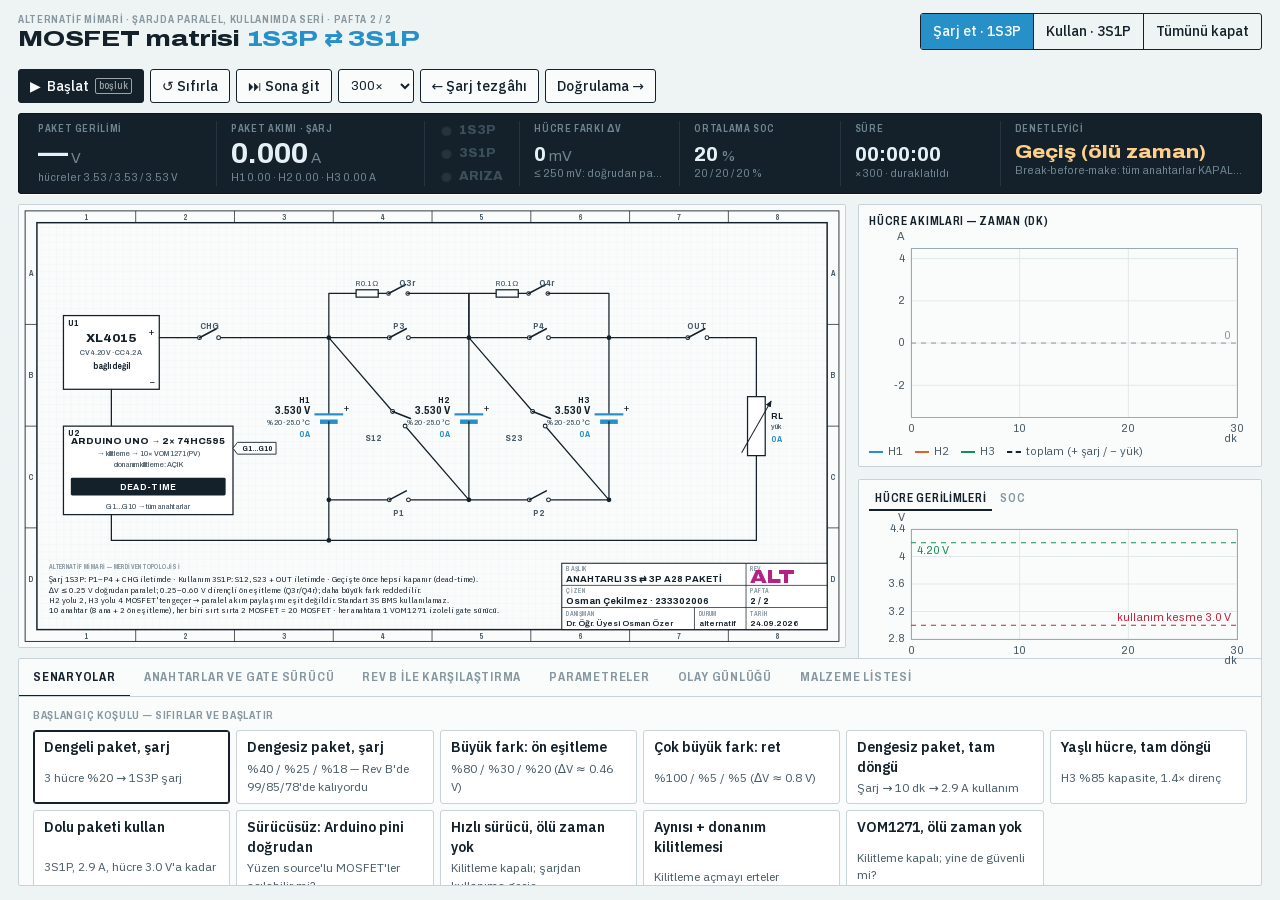
==== alternatif.html @ 00240327 "Battery Lab Simulator — ilk sürüm" ====
<!doctype html>
<html lang="tr">
<head>
<meta charset="utf-8">
<meta name="viewport" content="width=device-width,initial-scale=1">
<title>Alternatif Mimari — MOSFET Matrisi</title>
<link rel="stylesheet" href="assets/bench.css">
</head>
<body>
<div class="app" id="app">

  <header class="top">
    <div class="title">
      <div class="eyebrow">Alternatif mimari · şarjda paralel, kullanımda seri · pafta 2 / 2</div>
      <h1>MOSFET matrisi <span>1S3P ⇄ 3S1P</span></h1>
    </div>

    <div class="req" role="group" aria-label="Paket modu isteği">
      <button data-req="CHARGE" aria-pressed="false">Şarj et · 1S3P</button>
      <button data-req="USE" aria-pressed="false">Kullan · 3S1P</button>
      <button data-req="IDLE" aria-pressed="true">Tümünü kapat</button>
    </div>

    <div class="transport">
      <button class="btn primary" id="play"><span id="playIcon">▶</span> <span id="playText">Başlat</span> <span class="k">boşluk</span></button>
      <button class="btn" id="reset">↺ Sıfırla</button>
      <button class="btn" id="toEnd" title="Mevcut işlem bitene kadar hızlıca çalıştır">⏭ Sona git</button>
      <select class="speed" id="speed" aria-label="Simülasyon hızı">
        <option value="1">1×</option><option value="10">10×</option><option value="60">60×</option>
        <option value="300" selected>300×</option><option value="1200">1200×</option>
      </select>
      <a class="btn" href="index.html">← Şarj tezgâhı</a>
      <a class="btn" href="dogrulama.html">Doğrulama →</a>
    </div>
  </header>

  <section class="display" aria-label="Anlık değerler">
    <div class="rd"><span class="tag" id="rVtag">Paket gerilimi</span><div class="num" id="rV">—</div><div class="sub" id="rVs">—</div></div>
    <div class="rd"><span class="tag" id="rItag">Paket akımı</span><div class="num" id="rI">—</div><div class="sub" id="rIs">—</div></div>
    <div class="leds" aria-label="Topoloji">
      <div class="led par" id="ledPar"><i></i>1S3P</div>
      <div class="led ser" id="ledSer"><i></i>3S1P</div>
      <div class="led flt" id="ledFlt"><i></i>ARIZA</div>
    </div>
    <div class="rd mid"><span class="tag">Hücre farkı ΔV</span><div class="num" id="rD">—</div><div class="sub" id="rDs">—</div></div>
    <div class="rd mid"><span class="tag">Ortalama SOC</span><div class="num" id="rS">—</div><div class="sub" id="rSs">—</div></div>
    <div class="rd mid"><span class="tag">Süre</span><div class="num" id="rt">—</div><div class="sub" id="rts">—</div></div>
    <div class="rd state" id="rStateBox"><span class="tag">Denetleyici</span><div class="num" id="rState">—</div><div class="sub" id="rStates">—</div></div>
  </section>

  <main class="main">
    <section class="sheet" id="sheet" aria-label="MOSFET matrisi şeması"></section>
    <section class="plots">
      <div class="plot">
        <div class="plot-head"><span class="eyebrow">Hücre akımları — zaman (dk)</span></div>
        <div class="plotbox"><canvas id="chI" aria-label="Hücre akımları grafiği"></canvas></div>
        <div class="keys"><span><i style="color:var(--c1)"></i>H1</span><span><i style="color:var(--c2)"></i>H2</span><span><i style="color:var(--c3)"></i>H3</span><span><i class="dash" style="color:var(--ink)"></i>toplam (+ şarj / − yük)</span></div>
      </div>
      <div class="plot">
        <div class="plot-head">
          <div class="seg" role="group" aria-label="İkinci grafik">
            <button data-plot="v" aria-pressed="true">Hücre gerilimleri</button>
            <button data-plot="soc" aria-pressed="false">SOC</button>
          </div>
        </div>
        <div class="plotbox"><canvas id="ch2" aria-label="Hücre gerilimi veya SOC grafiği"></canvas></div>
        <div class="keys"><span><i style="color:var(--c1)"></i>H1</span><span><i style="color:var(--c2)"></i>H2</span><span><i style="color:var(--c3)"></i>H3</span></div>
      </div>
    </section>
  </main>

  <section class="drawer">
    <div class="tabs" role="tablist">
      <button class="tab" role="tab" data-tab="scen" aria-selected="true">Senaryolar</button>
      <button class="tab" role="tab" data-tab="gates" aria-selected="false">Anahtarlar ve gate sürücü</button>
      <button class="tab" role="tab" data-tab="cmp" aria-selected="false">Rev B ile karşılaştırma</button>
      <button class="tab" role="tab" data-tab="params" aria-selected="false">Parametreler</button>
      <button class="tab" role="tab" data-tab="log" aria-selected="false">Olay günlüğü</button>
      <button class="tab" role="tab" data-tab="bom" aria-selected="false">Malzeme listesi</button>
    </div>
    <div class="panel" data-panel="scen"><div class="scen" id="scenList"></div></div>
    <div class="panel" data-panel="gates" hidden>
      <div class="gd">
        <section class="gd-arch">
          <div class="h4">Sürme mimarisi</div>
          <ol class="flow">
            <li><b>Arduino</b>: D2 veri · D3 saat · D4 mandal · D5 OE (4 pin)</li>
            <li><b>2× 74HC595</b>: 10 gate biti. OE pull-up'lı → Arduino resetlenirse tüm çıkışlar kapalı</li>
            <li><b>Grup beslemesi kilidi</b>: PAR ve SER sürücü LED'leri ayrı beslemeden; biri sönmeden diğeri açılamaz (<span id="gdHw">5 ms</span> gecikme)</li>
            <li id="gdDrvLi"><b>10× VOM1271</b> fotovoltaik sürücü: LED 10 mA → izoleli ~8.4 V gate gerilimi</li>
            <li><b>Her anahtar</b>: sırt sırta 2 N-MOSFET, ortak source. Kapalıyken iki yönde de bloklar</li>
          </ol>
          <div id="gdParams"></div>
        </section>
        <section>
          <div class="h4">Moda göre gate komutları</div>
          <table class="gates" id="gateTable"></table>
          <div class="h4" style="margin-top:10px">Anahtar başına sürme koşulu</div>
          <table class="gates drv" id="drvTable"></table>
        </section>
        <section>
          <div class="h4">Son geçişin zamanlaması</div>
          <div id="timing"></div>
          <p class="hint" id="timingNote"></p>
        </section>
      </div>
    </div>
    <div class="panel" data-panel="cmp" hidden><div id="cmp"><p class="empty">Hesaplanıyor…</p></div></div>
    <div class="panel" data-panel="params" hidden><div class="params" id="params"></div></div>
    <div class="panel" data-panel="log" hidden><div class="log" id="log"></div></div>
    <div class="panel" data-panel="bom" hidden><div id="bom"></div></div>
  </section>
</div>

<script src="assets/a28-model.js"></script>
<script src="assets/charger-a.js"></script>
<script src="assets/scenarios-a.js"></script>
<script src="assets/reconfig-model.js"></script>
<script src="assets/charts.js"></script>
<script src="assets/schematic.js"></script>
<script src="assets/schematic-c.js"></script>
<script src="assets/bom.js"></script>
<script src="assets/alt.js"></script>
</body>
</html>
---- assets/bench.css ----
@import url("fonts.css");

/* ---- Tokenlar -------------------------------------------------------------
   Kâğıt / mürekkep: teknik çizim paftası.  A28 mavisi: hücre kılıfının rengi.
   CV yeşil, CC turuncu: laboratuvar güç kaynağı LED geleneği.
   Revizyon: çizim düzeltmelerinde kullanılan kırmızı-mor işaretleme kalemi.   */
:root {
  --paper: #eef3f3;
  --sheet: #fafcfc;
  --grid: #e3eaea;
  --ink: #14212a;
  --ink-2: #485a65;
  --ink-3: #8797a0;
  --rule: #c7d3d6;
  --a28: #2790c8;
  --a28-soft: #d6ebf6;
  --cv: #15905a;
  --cc: #e0621f;
  --fault: #c0263a;
  --redline: #b22384;
  --panel: #14212a;
  --panel-ink: #e6f1f6;
  --panel-dim: #6f8591;

  --c1: #2790c8;
  --c2: #e0621f;
  --c3: #15905a;

  --font-display: "Archivo", "Arial Narrow", sans-serif;
  --font-body: "IBM Plex Sans", system-ui, sans-serif;
  --font-data: "Archivo", "Arial Narrow", sans-serif;
  --font-mono: "B612 Mono", ui-monospace, "SF Mono", monospace;

  /* charts.js bunları okur */
  --text: var(--ink);
  --muted: var(--ink-2);
  --chart-grid: #e1e8e9;
  --chart-axis: #9aaab2;
  --tooltip-bg: rgba(250, 252, 252, .96);
}

* { box-sizing: border-box; }
html { color-scheme: light; }
body {
  margin: 0;
  background: var(--paper);
  color: var(--ink);
  font: 14px/1.45 var(--font-body);
  -webkit-font-smoothing: antialiased;
}
button, input, select { font: inherit; color: inherit; }
button { cursor: pointer; }
a { color: var(--a28); }
:focus-visible { outline: 2px solid var(--a28); outline-offset: 2px; }
[hidden] { display: none !important; }

.eyebrow, .tag, .tab, .th {
  font-family: var(--font-display);
  font-stretch: 75%;
  font-weight: 650;
  text-transform: uppercase;
  letter-spacing: .06em;
}

/* ---- Uygulama iskeleti ---------------------------------------------------- */
.app {
  display: grid;
  grid-template-rows: auto auto minmax(0, 1fr) auto;
  min-height: 100vh;
  max-width: 1680px;
  margin: 0 auto;
  padding: 0 18px 14px;
  gap: 10px;
}
@media (min-height: 860px) and (min-width: 1180px) { .app { height: 100vh; } }

/* Başlık */
.top {
  display: flex;
  align-items: center;
  gap: 18px;
  flex-wrap: wrap;
  padding-top: 12px;
}
.title { margin-right: auto; }
.title .eyebrow { font-size: 11px; color: var(--ink-3); }
.title h1 {
  margin: 0;
  font-family: var(--font-display);
  font-stretch: 125%;
  font-weight: 800;
  font-size: 22px;
  letter-spacing: -.01em;
  line-height: 1.05;
}
.title h1 span { color: var(--a28); }

.revswitch { display: flex; border: 1.5px solid var(--ink); border-radius: 3px; overflow: hidden; }
.revswitch button {
  border: 0; background: transparent; padding: 5px 12px 6px; text-align: left; line-height: 1.15;
}
.revswitch button + button { border-left: 1.5px solid var(--ink); }
.revswitch b { display: block; font-family: var(--font-display); font-stretch: 112%; font-weight: 800; font-size: 13px; }
.revswitch small { font-size: 11px; color: var(--ink-2); }
.revswitch button[aria-pressed="true"] { background: var(--ink); color: var(--sheet); }
.revswitch button[aria-pressed="true"] small { color: #b8c7cf; }
.revswitch button[data-rev="B"][aria-pressed="true"] { background: var(--redline); }

.transport { display: flex; gap: 6px; align-items: center; }
.btn {
  display: inline-flex; align-items: center; gap: 6px;
  border: 1.5px solid var(--ink); background: var(--sheet); border-radius: 3px;
  padding: 6px 11px; font-weight: 500; min-height: 34px; text-decoration: none; color: var(--ink);
}
.btn:hover { background: #fff; }
.btn.primary { background: var(--ink); color: var(--sheet); }
.btn.primary:hover { background: #22323d; }
.btn:disabled { opacity: .4; cursor: default; }
.btn .k { font-family: var(--font-data); font-stretch: 87%; font-size: 10px; opacity: .6; border: 1px solid currentColor; border-radius: 2px; padding: 0 3px; }
select.speed {
  border: 1.5px solid var(--ink); border-radius: 3px; background: var(--sheet); padding: 6px 8px; min-height: 34px;
  font-family: var(--font-data); font-size: 13px;
}

/* ---- Cihaz ekranı (okuma şeridi) ------------------------------------------ */
.display {
  display: grid;
  grid-template-columns: 1.2fr 1.3fr auto 1fr 1fr 1fr 1.6fr;
  background: var(--panel);
  color: var(--panel-ink);
  border-radius: 4px;
  padding: 8px 6px;
  box-shadow: inset 0 0 0 1px #0b141a, 0 1px 0 #fff;
}
.rd { padding: 0 14px; border-left: 1px solid #243540; min-width: 0; }
.rd:first-child { border-left: 0; }
.rd .tag { font-size: 10.5px; color: var(--panel-dim); display: block; }
.rd .num {
  font-family: var(--font-data); font-stretch: 100%; font-weight: 700; font-size: 30px; line-height: 1.08;
  font-variant-numeric: tabular-nums; letter-spacing: 0; white-space: nowrap;
}
.rd .num small { font-size: 15px; font-weight: 400; color: var(--panel-dim); margin-left: 3px; }
.rd.mid .num { font-size: 21px; padding-top: 6px; }
.rd .sub { font-family: var(--font-data); font-stretch: 87%; font-variant-numeric: tabular-nums; font-size: 11.5px; color: var(--panel-dim); white-space: nowrap; overflow: hidden; text-overflow: ellipsis; }
.leds { display: flex; flex-direction: column; justify-content: center; gap: 4px; padding: 0 16px; border-left: 1px solid #243540; }
.led { display: flex; align-items: center; gap: 7px; font-family: var(--font-display); font-stretch: 100%; font-weight: 800; font-size: 13px; color: #3c4f5a; }
.led i { width: 11px; height: 11px; border-radius: 50%; background: #25343d; box-shadow: inset 0 1px 2px #0008; }
.led.on.cv { color: #7fe0ae; } .led.on.cv i { background: #3ee08c; box-shadow: 0 0 9px #3ee08c, inset 0 -1px 2px #0005; }
.led.on.cc { color: #ffb487; } .led.on.cc i { background: #ff7a33; box-shadow: 0 0 9px #ff7a33, inset 0 -1px 2px #0005; }
.led.on.dsg { color: #ffe08a; } .led.on.dsg i { background: #ffd24a; box-shadow: 0 0 9px #ffd24a, inset 0 -1px 2px #0005; }
.rd.state .num { font-family: var(--font-display); font-stretch: 112%; font-weight: 800; font-size: 19px; padding-top: 5px; letter-spacing: 0; }
.rd.state.done .num { color: #7fe0ae; }
.rd.state.fault .num { color: #ff8a98; }
.rd.state.warn .num { color: #ffd08a; }

/* ---- Ana alan -------------------------------------------------------------- */
.main {
  display: grid;
  grid-template-columns: minmax(0, 2.05fr) minmax(320px, 1fr);
  gap: 12px;
  min-height: 0;
}
.sheet {
  background: var(--sheet);
  border: 1px solid var(--rule);
  border-radius: 2px;
  min-height: 0;
  display: flex;
  align-items: center;
  justify-content: center;
  overflow: hidden;
  position: relative;
}
.sheet svg { width: 100%; height: 100%; max-height: 100%; display: block; }

.plots { display: grid; grid-template-rows: minmax(0, 1fr) minmax(0, 1fr); gap: 12px; min-height: 0; }
.plot {
  background: var(--sheet); border: 1px solid var(--rule); border-radius: 2px;
  display: grid; grid-template-rows: auto minmax(0, 1fr) auto; padding: 8px 10px 6px; min-height: 210px;
}
.plot-head { display: flex; align-items: baseline; gap: 10px; justify-content: space-between; }
.plot-head .eyebrow { font-size: 12px; }
/* Canvas akış dışında: çizim tamponunun boyutu yerleşimi asla etkileyemez */
.plotbox { position: relative; min-height: 150px; min-width: 0; }
.plotbox canvas { position: absolute; inset: 0; width: 100%; height: 100%; display: block; }
.keys { display: flex; flex-wrap: wrap; gap: 4px 12px; font-size: 11.5px; color: var(--ink-2); }
.keys i { display: inline-block; width: 14px; height: 0; border-top: 2px solid; vertical-align: middle; margin-right: 5px; }
.keys i.dash { border-top-style: dashed; }
.keys i.ring { width: 8px; height: 8px; border: 1.5px solid; border-radius: 50%; }
.seg { display: inline-flex; gap: 2px; }
.seg button { border: 0; background: none; padding: 2px 6px; font-family: var(--font-display); font-stretch: 75%; font-weight: 650; text-transform: uppercase; letter-spacing: .06em; font-size: 12px; color: var(--ink-3); border-bottom: 2px solid transparent; }
.seg button[aria-pressed="true"] { color: var(--ink); border-bottom-color: var(--ink); }
label.chk { display: inline-flex; gap: 5px; align-items: center; font-size: 11.5px; color: var(--ink-2); }

/* ---- Alt çekmece ----------------------------------------------------------- */
.drawer { background: var(--sheet); border: 1px solid var(--rule); border-radius: 2px; display: grid; grid-template-rows: auto 1fr; }
.tabs { display: flex; gap: 0; border-bottom: 1px solid var(--rule); overflow-x: auto; }
.tab {
  border: 0; background: none; padding: 9px 14px 8px; font-size: 13px; color: var(--ink-3);
  border-bottom: 2.5px solid transparent; margin-bottom: -1px; white-space: nowrap;
}
.tab[aria-selected="true"] { color: var(--ink); border-bottom-color: var(--ink); }
.tab .cnt { font-family: var(--font-data); font-size: 10px; margin-left: 5px; padding: 0 4px; border-radius: 2px; background: var(--fault); color: #fff; }
.panel { padding: 10px 14px; height: 188px; overflow: auto; }
@media (max-height: 859px), (max-width: 1179px) { .panel { height: auto; max-height: none; } }

/* Senaryolar */
.scen { display: grid; grid-template-columns: repeat(auto-fill, minmax(190px, 1fr)); gap: 6px; }
.scen h4 { grid-column: 1 / -1; margin: 4px 0 0; }
.sc {
  text-align: left; border: 1px solid var(--rule); background: #fff; border-radius: 3px; padding: 6px 10px;
  display: grid; gap: 2px;
}
.sc:hover { border-color: var(--ink); }
.sc b { font-weight: 600; }
.sc span { font-size: 12px; color: var(--ink-2); }
.sc.fault { border-left: 3px solid var(--fault); }
.sc.active { border-color: var(--ink); box-shadow: inset 0 0 0 1px var(--ink); }
.h4 { font-family: var(--font-display); font-stretch: 75%; font-weight: 650; text-transform: uppercase; letter-spacing: .06em; font-size: 11.5px; color: var(--ink-3); }

/* Bileşen denetçisi */
.insp { display: grid; grid-template-columns: minmax(0, 1.2fr) minmax(0, 1fr); gap: 20px; }
.insp h3 { margin: 0 0 2px; font-family: var(--font-display); font-stretch: 112%; font-weight: 800; font-size: 17px; }
.insp .ref { font-family: var(--font-data); font-size: 12px; color: var(--ink-3); }
.insp p { margin: 6px 0; max-width: 70ch; }
.insp .why { border-left: 3px solid var(--redline); padding: 4px 10px; background: #fbf1f8; }
.insp .why.a { border-left-color: var(--fault); background: #fcf0f1; }
.kv { display: grid; grid-template-columns: auto 1fr; gap: 3px 14px; font-size: 13px; align-content: start; }
.kv dt { color: var(--ink-2); }
.kv dd { margin: 0; font-family: var(--font-data); font-variant-numeric: tabular-nums; }
.field { display: flex; justify-content: space-between; align-items: center; gap: 10px; padding: 3px 0; font-size: 13px; }
.field input[type="number"], .field select {
  width: 92px; border: 1px solid var(--rule); border-radius: 2px; padding: 3px 6px; background: #fff;
  font-family: var(--font-data); font-size: 12.5px;
}
.field select { width: 200px; font-family: var(--font-body); }
.field input[type="checkbox"] { width: 16px; height: 16px; accent-color: var(--ink); }
.hint { color: var(--ink-3); font-size: 12px; }

/* Arduino */
.ard { display: grid; grid-template-columns: 250px minmax(0, 1fr) minmax(0, 1fr); gap: 18px; align-items: start; }
.lcd {
  background: #9fbf62; color: #1c2a0c; border-radius: 3px; padding: 9px 11px;
  font: 700 17px/1.3 var(--font-mono); letter-spacing: .05em; box-shadow: inset 0 0 0 5px #243200, inset 0 0 14px #5f7d24;
}
.lcd div { white-space: pre; }
.lcd.dark { background: #3b4a2a; box-shadow: inset 0 0 0 5px #1a2400; }
.fsm { display: flex; flex-wrap: wrap; gap: 4px; }
.fsm span { font-family: var(--font-mono); font-size: 11px; padding: 3px 6px; border: 1px solid var(--rule); border-radius: 2px; color: var(--ink-3); }
.fsm span.on { background: var(--ink); color: #fff; border-color: var(--ink); }
.fsm span.on.bad { background: var(--fault); border-color: var(--fault); }
.why-now { font-family: var(--font-data); font-stretch: 87%; font-variant-numeric: tabular-nums; font-size: 12px; white-space: pre-wrap; margin: 8px 0 0; color: var(--ink-2); }

table { border-collapse: collapse; width: 100%; font-size: 13px; }
th { text-align: left; font-weight: 500; color: var(--ink-3); font-size: 11.5px; border-bottom: 1px solid var(--rule); padding: 4px 8px 4px 0; }
td { border-bottom: 1px solid #e6ecec; padding: 5px 8px 5px 0; vertical-align: top; }
td.n { font-family: var(--font-data); font-variant-numeric: tabular-nums; white-space: nowrap; }
td.lv { width: 22px; font-weight: 800; font-family: var(--font-data); }
td.lv.ok { color: var(--cv); } td.lv.warn { color: #b7791f; } td.lv.bad { color: var(--fault); }
td.note { color: var(--ink-2); font-size: 12.5px; }

/* Parametreler */
.params { display: grid; grid-template-columns: repeat(auto-fill, minmax(250px, 1fr)); gap: 6px 26px; }
.params fieldset { border: 0; border-top: 1.5px solid var(--ink); margin: 0; padding: 4px 0 0; min-width: 0; }
.params legend { font-family: var(--font-display); font-stretch: 75%; font-weight: 650; text-transform: uppercase; letter-spacing: .06em; font-size: 11.5px; padding: 0 6px 0 0; }
.init { display: grid; grid-template-columns: 40px repeat(3, 1fr); gap: 4px 6px; align-items: center; font-size: 12px; }
.init input { width: 100%; border: 1px solid var(--rule); border-radius: 2px; padding: 3px 5px; font-family: var(--font-data); font-size: 12px; }

/* Günlük */
.log { font-family: var(--font-body); font-size: 12.5px; }
.log time { font-family: var(--font-data); font-stretch: 87%; font-variant-numeric: tabular-nums; }
.log div { padding: 3px 0; border-bottom: 1px dotted var(--rule); display: grid; grid-template-columns: 72px 1fr; gap: 10px; }
.log time { color: var(--ink-3); }
.log .ok { color: var(--cv); } .log .warn { color: #a3670f; } .log .bad { color: var(--fault); }
.empty { color: var(--ink-3); font-size: 13px; }

/* ---- Şema stilleri --------------------------------------------------------- */
.sheet-svg { font-family: var(--font-body); font-variant-numeric: tabular-nums; }
.sheet-svg .val, .sheet-svg .probe, .sheet-svg .netname { font-stretch: 87%; }
.sheet-svg .paper { fill: var(--sheet); }
.sheet-svg .gridline { fill: none; stroke: var(--grid); stroke-width: .6; }
.sheet-svg .frame-o { fill: none; stroke: var(--ink); stroke-width: 1.2; }
.sheet-svg .frame-i { fill: none; stroke: var(--ink); stroke-width: 2; }
.sheet-svg .tick { stroke: var(--ink); stroke-width: 1; }
.sheet-svg .zone { font-family: var(--font-display); font-stretch: 75%; font-weight: 650; font-size: 11px; fill: var(--ink-2); }
.sheet-svg .w { fill: none; stroke: var(--ink); stroke-width: 1.7; stroke-linejoin: round; stroke-linecap: round; }
.sheet-svg .w.thin { stroke-width: 1.1; }
.sheet-svg .w.changed { stroke: var(--fault); stroke-width: 2; }
.sheet-svg .jn { fill: var(--ink); }
.sheet-svg .sym { fill: var(--sheet); stroke: var(--ink); stroke-width: 1.7; }
.sheet-svg .sym-l { stroke: var(--ink); stroke-width: 2; stroke-linecap: round; }
.sheet-svg .sym-f { fill: var(--ink); }
.sheet-svg .pin { fill: var(--sheet); stroke: var(--ink); stroke-width: 1.4; }
.sheet-svg .blade { transition: transform .25s; transform-box: fill-box; transform-origin: 0 100%; }
.sheet-svg .relay-on .blade { transform: rotate(16.5deg); }
.sheet-svg .mech { stroke: var(--ink); stroke-width: 1.2; stroke-dasharray: 3 3; }
.sheet-svg .potarrow { stroke: var(--ink); stroke-width: 1.4; }
.sheet-svg .arrowhead { fill: var(--ink); }
.sheet-svg .xmark { stroke: var(--fault); stroke-width: 2.4; stroke-linecap: round; }
.sheet-svg .removed .sym, .sheet-svg .removed .w { stroke-dasharray: 4 3; stroke: var(--fault); }
.sheet-svg .removed .val { fill: var(--fault); font-weight: 700; }
.sheet-svg .blk { fill: #fff; stroke: var(--ink); stroke-width: 1.7; }
.sheet-svg .blkname { font-family: var(--font-display); font-stretch: 112%; font-weight: 800; font-size: 15px; fill: var(--ink); }
.sheet-svg .blkname.sm { font-size: 11.5px; }
.sheet-svg .ref { font-family: var(--font-display); font-stretch: 87%; font-weight: 700; font-size: 12px; fill: var(--ink); }
.sheet-svg .val { font-family: var(--font-data); font-size: 11px; font-weight: 500; fill: var(--ink-2); }
.sheet-svg .val.big { font-size: 14px; font-weight: 700; fill: var(--ink); }
.sheet-svg .val.strong { font-weight: 700; fill: var(--ink); }
.sheet-svg .pinl { font-family: var(--font-display); font-stretch: 87%; font-weight: 600; font-size: 10.5px; fill: var(--ink-2); }
.sheet-svg .pm { font-family: var(--font-data); font-size: 13px; fill: var(--ink); }
.sheet-svg .stub { stroke: var(--ink); stroke-width: 1.4; }
.sheet-svg .net { fill: #fff; stroke: var(--ink); stroke-width: 1.2; }
.sheet-svg .netname { font-family: var(--font-data); font-size: 10.5px; font-weight: 700; fill: var(--ink); }
.sheet-svg .netname.plain { font-weight: 400; fill: var(--ink-2); }
.sheet-svg .probe { font-family: var(--font-data); font-size: 11px; fill: var(--a28); font-weight: 700; paint-order: stroke; stroke: var(--sheet); stroke-width: 3px; }
.sheet-svg .probe.strong { font-size: 12px; }
.sheet-svg .iarrow { stroke: var(--a28); stroke-width: 2; }
.sheet-svg #iarrow .arrowhead { fill: var(--ink); }
.sheet-svg .thermal { stroke: var(--cc); stroke-width: 1.4; stroke-dasharray: 1 3; stroke-linecap: round; }
.sheet-svg .plate { stroke-linecap: square; }
.sheet-svg .plate-p { stroke: var(--a28); stroke-width: 3; }
.sheet-svg .plate-n { stroke: var(--a28); stroke-width: 6; }
.sheet-svg .cellsym.over .plate { stroke: var(--fault); }
.sheet-svg .socbar { fill: none; stroke: var(--ink-3); stroke-width: 1; }
.sheet-svg .socfill { fill: var(--a28); }
.sheet-svg .baltag rect { fill: var(--cv); }
.sheet-svg .baltxt { font-family: var(--font-data); font-size: 9.5px; font-weight: 700; fill: #fff; }
.sheet-svg .fsmchip { fill: var(--ink); }
.sheet-svg .fsm { font-family: var(--font-data); letter-spacing: .04em; font-size: 11.5px; font-weight: 700; fill: #fff; }
.sheet-svg .hit { fill: transparent; }

.sheet-svg .flowline { fill: none; stroke: var(--a28); stroke-width: 5; stroke-opacity: .28; stroke-dasharray: 2 12; stroke-linecap: round; }
.sheet-svg .flow { opacity: 0; transition: opacity .3s; }
.sheet-svg .flow.on { opacity: 1; }
.sheet-svg .flow.on .flowline { animation: flow .9s linear infinite; }
.sheet-svg .flow.dsg .flowline { stroke: var(--cc); }
.sheet-svg .sym.load { fill: #fff; }
.sheet-svg .part[data-part="load"].active .sym.load { fill: #fde6d8; stroke: var(--cc); }
.sheet-svg .part.mcuoff .blk { fill: #eef1f1; stroke-dasharray: 5 3; }
.sheet-svg .part.mcuoff .val, .sheet-svg .part.mcuoff .blkname { opacity: .45; }
@keyframes flow { to { stroke-dashoffset: -14; } }

.sheet-svg .part { cursor: pointer; outline: none; }
.sheet-svg .part:hover .blk, .sheet-svg .part:focus-visible .blk { fill: var(--a28-soft); }
.sheet-svg .part:hover .hit, .sheet-svg .part:focus-visible .hit { fill: rgba(39, 144, 200, .07); }
.sheet-svg .part.sel .blk { fill: var(--a28-soft); stroke-width: 2.4; }
.sheet-svg .part.sel .hit { fill: rgba(39, 144, 200, .1); stroke: var(--a28); stroke-dasharray: 4 3; }

.sheet-svg .cloud { fill: none; stroke: var(--redline); stroke-width: 1.8; stroke-linejoin: round; }
.sheet-svg .delta path { fill: #fff; stroke: var(--redline); stroke-width: 1.6; }
.sheet-svg .deltanum { font-family: var(--font-data); font-weight: 700; font-size: 10px; fill: var(--redline); }
.sheet-svg .deltanum.sm { font-size: 8px; }
.sheet-svg .deltamini { fill: none; stroke: var(--redline); stroke-width: 1.2; }
.sheet-svg .rev, .sheet-svg .revrow { cursor: pointer; }
.sheet-svg .rev.hot .cloud { stroke-width: 3; }
.sheet-svg .revrow.hot .revtxt { fill: var(--redline); }
.sheet-svg .titleblock rect, .sheet-svg .titleblock line { fill: #fff; stroke: var(--ink); stroke-width: 1.4; }
.sheet-svg .titleblock line { stroke-width: 1; }
.sheet-svg .tbk { font-family: var(--font-display); font-stretch: 75%; font-weight: 650; font-size: 9px; letter-spacing: .06em; fill: var(--ink-3); }
.sheet-svg .tbv { font-family: var(--font-display); font-stretch: 100%; font-weight: 700; font-size: 12.5px; fill: var(--ink); }
.sheet-svg .tbv.sm { font-size: 11px; font-weight: 600; }
.sheet-svg .tbrev { font-family: var(--font-display); font-stretch: 125%; font-weight: 900; font-size: 24px; fill: var(--redline); }
.sheet-svg .revtxt { font-size: 10.5px; fill: var(--ink); }

/* Rev görünürlüğü + bulut çizim animasyonu */
.revA .sheet-svg [data-rev="B"], .revB .sheet-svg [data-rev="A"] { display: none; }
.revA .sheet-svg .tbrev { fill: var(--ink); }
.revB .sheet-svg .cloud { stroke-dasharray: 1; stroke-dashoffset: 1; animation: draw 1.1s ease-out forwards; }
.revB .sheet-svg .rev:nth-child(2) .cloud { animation-delay: .12s; }
.revB .sheet-svg .rev:nth-child(3) .cloud { animation-delay: .24s; }
.revB .sheet-svg .rev:nth-child(4) .cloud { animation-delay: .36s; }
.revB .sheet-svg .rev:nth-child(5) .cloud { animation-delay: .48s; }
@keyframes draw { to { stroke-dashoffset: 0; } }

@media (prefers-reduced-motion: reduce) {
  .sheet-svg .flow.on .flowline, .revB .sheet-svg .cloud { animation: none; stroke-dashoffset: 0; }
  .sheet-svg .blade { transition: none; }
}

/* ---- Duyarlı ---------------------------------------------------------------- */
@media (max-width: 1179px) {
  .main { grid-template-columns: minmax(0, 1fr); }
  .sheet { overflow-x: auto; justify-content: flex-start; }
  .sheet svg { min-width: 760px; height: auto; }
  .plots { grid-template-rows: auto auto; }
  .plot { height: 280px; }
  .display { grid-template-columns: repeat(3, minmax(0, 1fr)); row-gap: 12px; }
  .rd, .leds { border-left: 0; }
  .ard, .insp { grid-template-columns: minmax(0, 1fr); }
}
@media (max-width: 640px) {
  .app { padding: 0 16px 14px; }
  .display { grid-template-columns: repeat(2, minmax(0, 1fr)); }
  .rd .num { font-size: 24px; }
  .transport { flex-wrap: wrap; }
  .revswitch { width: 100%; }
  .revswitch button { flex: 1; }
}

/* ---- Alternatif mimari: anahtarlar --------------------------------------- */
.sheet-svg .hit-l { stroke: transparent; stroke-width: 16; }
.sheet-svg .swc .blade-open, .sheet-svg .swc .blade-closed { stroke: var(--ink); stroke-width: 2.2; stroke-linecap: round; }
.sheet-svg .swc .blade-closed { display: none; }
.sheet-svg .swc.on .blade-open { display: none; }
.sheet-svg .swc.on .blade-closed { display: inline; }
.sheet-svg .swc.on.g-par .blade-closed, .sheet-svg .swc.on.g-par .pin { stroke: var(--a28); }
.sheet-svg .swc.on.g-ser .blade-closed, .sheet-svg .swc.on.g-ser .pin { stroke: var(--cc); }
.sheet-svg .swc.on.g-pre .blade-closed, .sheet-svg .swc.on.g-pre .pin { stroke: var(--cv); }
.sheet-svg .swc.on .swlabel { fill: var(--ink); }
.sheet-svg .swlabel { fill: var(--ink-2); }
.sheet-svg .swc.bad .blade-open, .sheet-svg .swc.bad .blade-closed { stroke: var(--fault); }
.sheet-svg .swc:hover .hit-l, .sheet-svg .swc.sel .hit-l { stroke: rgba(39, 144, 200, .12); }
.led.on.par { color: #9fd3f5; } .led.on.par i { background: #4fb4ec; box-shadow: 0 0 9px #4fb4ec, inset 0 -1px 2px #0005; }
.led.on.ser { color: #ffb487; } .led.on.ser i { background: #ff7a33; box-shadow: 0 0 9px #ff7a33, inset 0 -1px 2px #0005; }
.led.on.flt { color: #ff9aa6; } .led.on.flt i { background: #ff4d63; box-shadow: 0 0 9px #ff4d63, inset 0 -1px 2px #0005; }
.req { display: flex; border: 1.5px solid var(--ink); border-radius: 3px; overflow: hidden; }
.req button { border: 0; background: transparent; padding: 7px 12px; font-weight: 500; min-height: 34px; }
.req button + button { border-left: 1.5px solid var(--ink); }
.req button[aria-pressed="true"] { background: var(--ink); color: var(--sheet); }
.req button[data-req="CHARGE"][aria-pressed="true"] { background: var(--a28); }
.req button[data-req="USE"][aria-pressed="true"] { background: var(--cc); }
table.gates td, table.gates th { text-align: center; padding: 4px 6px; }
table.gates td:first-child, table.gates th:first-child { text-align: left; }
table.gates td.on { color: #fff; background: var(--ink); font-weight: 700; }
table.gates tr.cur td:first-child { font-weight: 700; }
table.gates tr.cur td { box-shadow: inset 0 2px 0 var(--a28), inset 0 -2px 0 var(--a28); }
.cmp td.win { font-weight: 700; color: var(--cv); }
.cmp td.lose { color: var(--fault); }

/* ---- Revizyonlar sekmesi ---------------------------------------------------- */
.revcols { display: grid; grid-template-columns: minmax(0, 1fr) minmax(0, 2.2fr); gap: 22px; align-items: start; }
@media (max-width: 900px) { .revcols { grid-template-columns: minmax(0, 1fr); } }
ul.revA { margin: 6px 0 0; padding-left: 18px; color: var(--ink-2); font-size: 13px; }
ul.revA li { margin: 5px 0; }
.revitem { border-top: 1px solid var(--rule); padding: 8px 0 10px; }
.revitem.focus { background: #fbf1f8; box-shadow: inset 3px 0 0 var(--redline); padding-left: 10px; }
.revhead { display: flex; align-items: center; gap: 10px; flex-wrap: wrap; }
.revhead b { font-weight: 600; flex: 1; min-width: 200px; }
.dmark { flex: none; }
.dmark path { fill: #fff; stroke: var(--redline); stroke-width: 1.6; stroke-linejoin: round; }
.dmark text { font: 700 10px var(--font-data); fill: var(--redline); }
.rz { font-family: var(--font-data); font-stretch: 87%; font-size: 12px; color: var(--ink-3); }
.btn.sm { min-height: 26px; padding: 2px 8px; font-size: 12px; border-width: 1px; }
.rtext { margin: 4px 0 2px; font-size: 13px; }
.rwhy { margin: 2px 0; font-size: 13px; color: var(--ink-2); }
.rwhy .h4 { margin-right: 6px; }
.revnote { margin-top: 8px; border: 1px solid var(--rule); border-left: 3px solid var(--redline); background: #fff; padding: 8px 12px; }
.revnote-h { display: flex; flex-direction: column; gap: 1px; }
.revnote-h .eyebrow { font-size: 10.5px; color: var(--redline); }
.revnote p { margin: 6px 0; font-size: 13px; }
.revnote ul { margin: 4px 0 6px; padding-left: 18px; font-size: 13px; }
.revnote li { margin: 5px 0; }

/* Ölçüm yöntemi: INA219 ↔ ayrık (yalnız Rev B paftasında) */
.measDisc .sheet-svg [data-meas="ina"], .app:not(.measDisc) .sheet-svg [data-meas="disc"] { display: none; }
/* BMS takılı değil */
.noBms .sheet-svg [data-bms="yes"], .app:not(.noBms) .sheet-svg [data-bms="no"] { display: none; }

/* Gerilim + akım: aynı zaman eksenini paylaşan iki panel */
.plot.dual { grid-template-rows: auto minmax(0, 1.15fr) minmax(0, 1fr) auto; }
.plot.dual .plotbox { min-height: 90px; }

/* Çevrim testi */
.cyc { display: grid; grid-template-columns: minmax(240px, 0.9fr) minmax(0, 1fr) minmax(0, 1fr); gap: 16px; height: 100%; }
.cyc-ctl .field input[type="number"] { width: 70px; }
.cyc-chart { display: grid; grid-template-rows: auto minmax(0, 1fr); min-height: 150px; }
.cyc-chart .plotbox { min-height: 130px; }
.cyc-prog { height: 3px; background: var(--grid); margin: 8px 0; } .cyc-prog i { display: block; height: 100%; width: 0; background: var(--ink); }
.cyc-sum { font-size: 12.5px; color: var(--ink-2); }
.cyc-sum b { color: var(--ink); }
.cyc-sum .yes { color: var(--cv); } .cyc-sum .no { color: var(--fault); }
@media (max-width: 1179px) { .cyc { grid-template-columns: minmax(0, 1fr); } }
.init.init4 { grid-template-columns: 30px repeat(4, 1fr); }
.panel[data-panel="cyc"] { height: 300px; }
@media (max-height: 859px), (max-width: 1179px) { .panel[data-panel="cyc"] { height: auto; } }
.cyc { height: auto; align-items: start; }
.cyc-chart { height: 272px; }
.cyc-ctl { max-height: 272px; overflow: auto; padding-right: 6px; }
/* Gerilim/akım kartı sağ sütunda daha fazla yer alır; iki panel eşit yükseklikte */
.plots { grid-template-rows: minmax(0, 1.55fr) minmax(0, 1fr); }
.plot.dual { grid-template-rows: auto minmax(0, 1fr) minmax(0, 1fr) auto; }
.plot.dual .plotbox { min-height: 120px; }
@media (max-width: 1179px) { .plot.dual { height: 420px; } }

/* Gate sürücü sekmesi */
.panel[data-panel="gates"] { height: 320px; }
@media (max-height: 859px), (max-width: 1179px) { .panel[data-panel="gates"] { height: auto; } }
.gd { display: grid; grid-template-columns: minmax(230px, 0.85fr) minmax(0, 1.5fr) minmax(280px, 1fr); gap: 18px; align-items: start; }
@media (max-width: 1179px) { .gd { grid-template-columns: minmax(0, 1fr); } }
ol.flow { margin: 4px 0 8px; padding-left: 18px; font-size: 12.5px; color: var(--ink-2); }
ol.flow li { margin: 3px 0; } ol.flow b { color: var(--ink); }
table.drv td, table.drv th { font-size: 12px; }
table.drv td.okc { color: var(--cv); font-weight: 700; } table.drv td.badc { color: var(--fault); font-weight: 700; }
#timing svg { width: 100%; height: auto; display: block; }
#timing .tl-lbl { font: 11px var(--font-body); fill: var(--ink-2); }
#timing .tl-num { font: 600 10.5px var(--font-data); fill: var(--ink); font-variant-numeric: tabular-nums; }
#timing .tl-old { stroke: var(--a28); stroke-width: 2; fill: none; }
#timing .tl-new { stroke: var(--cc); stroke-width: 2; fill: none; }
#timing .tl-th { stroke: var(--ink-3); stroke-dasharray: 3 3; }
#timing .tl-gap { fill: rgba(21, 144, 90, .12); } #timing .tl-ovl { fill: rgba(192, 38, 58, .25); }
#timing .tl-axis { stroke: var(--rule); }

/* ---- Malzeme listesi ---------------------------------------------------------- */
.panel[data-panel="bom"] { height: 320px; }
.bom-head { display: flex; align-items: center; gap: 18px; flex-wrap: wrap; margin-bottom: 8px; }
.bom-sum { font-size: 13px; }
.btn.sm { min-height: 28px; padding: 3px 10px; font-size: 13px; margin-left: auto; }
table.bom { width: 100%; border-collapse: collapse; font-size: 13px; }
table.bom th, table.bom td { text-align: left; padding: 4px 8px; border-bottom: 1px solid var(--rule); vertical-align: top; }
table.bom thead th { color: var(--ink-3); font-weight: 500; border-bottom: 1.5px solid var(--ink); position: sticky; top: -10px; background: var(--sheet); }
table.bom tr.grp th { padding-top: 10px; font-family: var(--font-display); font-stretch: 75%; font-weight: 650; text-transform: uppercase; letter-spacing: .06em; font-size: 12px; color: var(--ink-2, var(--ink)); }
table.bom td.n, table.bom th.n { text-align: right; font-variant-numeric: tabular-nums; }
table.bom td.ref { white-space: nowrap; font-weight: 600; max-width: 170px; white-space: normal; }
table.bom tr.none td { color: var(--ink-3); text-decoration: line-through; text-decoration-color: var(--fault); }
table.bom tr.none td.hint { text-decoration: none; }
table.bom { table-layout: fixed; }
table.bom thead th:nth-child(1) { width: 15%; } table.bom thead th:nth-child(2) { width: 15%; }
table.bom thead th:nth-child(3) { width: 33%; } table.bom thead th:nth-child(4) { width: 6%; }
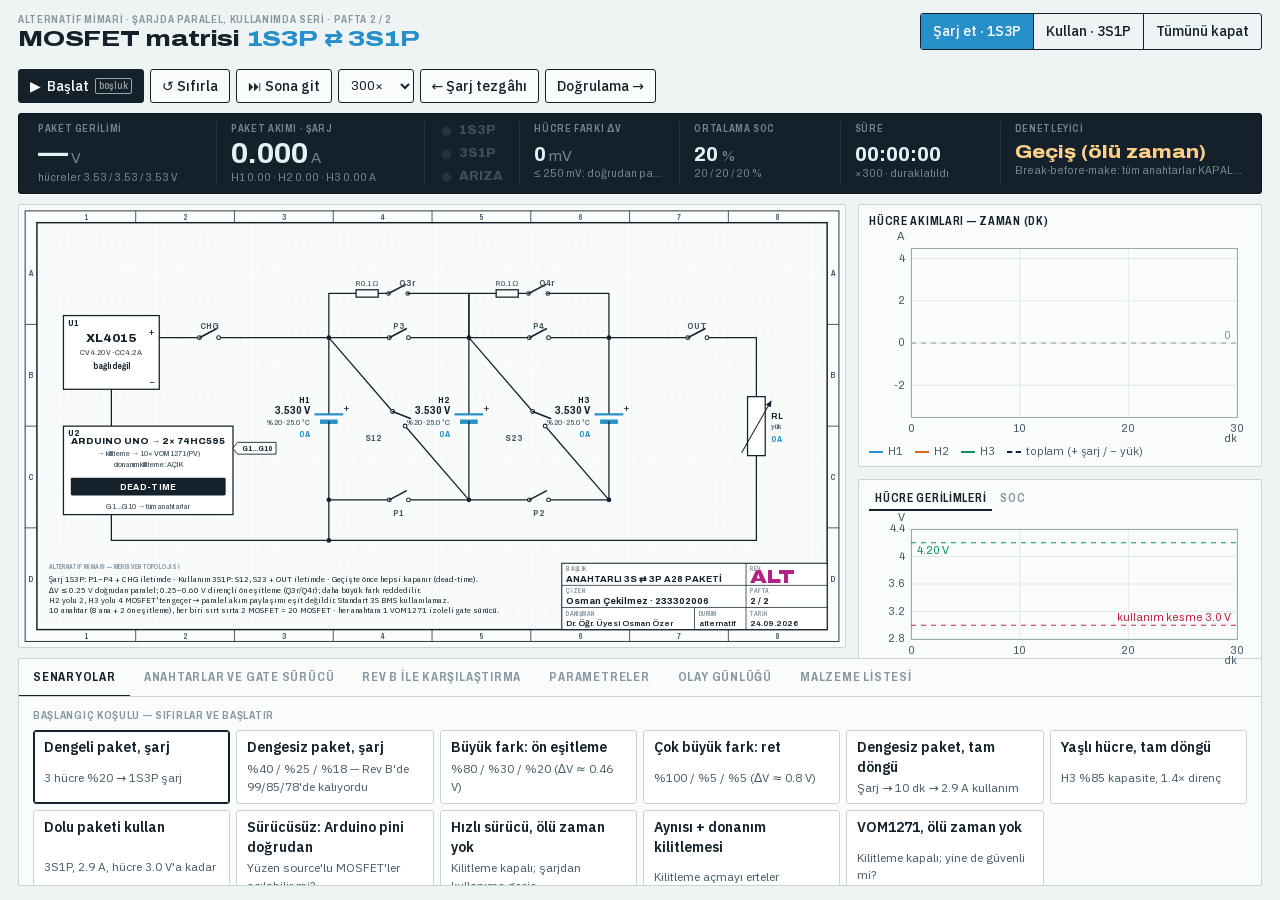
==== commit d41dfab5: "Add six charging modes through 4 A with INA219 calibration and validation" ====
--- a/alternatif.html
+++ b/alternatif.html
@@ -113,6 +113,7 @@
 </div>
 
 <script src="assets/a28-model.js"></script>
+<script src="assets/ina219-model.js"></script>
 <script src="assets/charger-a.js"></script>
 <script src="assets/scenarios-a.js"></script>
 <script src="assets/reconfig-model.js"></script>
--- a/assets/bench.css
+++ b/assets/bench.css
@@ -72,7 +72,34 @@
   padding: 0 18px 14px;
   gap: 10px;
 }
-@media (min-height: 860px) and (min-width: 1180px) { .app { height: 100vh; } }
+/* Şarj paneli eklenince grafiklerin minimum yüksekliğini koru; sayfa kayabilir. */
+.chargeApp { grid-template-rows: auto auto auto minmax(0, 1fr) auto; }
+@media (min-height: 860px) and (min-width: 1180px) { .app:not(.chargeApp) { height: 100vh; } }
+
+/* Şarj paneli: tezgâhın akım/süre seçimi, simülasyon oynatma hızından ayrı. */
+.charge-controls { display: grid; grid-template-columns: minmax(360px, 1.35fr) minmax(210px, .7fr) minmax(280px, 1fr); gap: 22px; padding: 16px 18px; background: var(--sheet); border: 1px solid var(--rule); }
+.charge-controls .eyebrow { font-size: 11px; }
+.adapter-label { color: var(--ink-2); font-weight: 400; letter-spacing: 0; margin-left: 12px; text-transform: none; }
+.charge-modes { display: grid; grid-template-columns: repeat(3, 1fr); gap: 6px; margin: 9px 0; }
+.charge-modes button { display: flex; flex-direction: column; align-items: flex-start; gap: 3px; padding: 8px 10px; background: var(--paper); border: 1px solid var(--rule); border-top: 3px solid var(--rule); }
+.charge-modes button[aria-pressed="true"] { border-color: var(--a28); background: var(--a28-soft); }
+.charge-modes strong { font-family: var(--font-display); font-size: 14px; }
+.charge-modes span, .charge-modes small { font-size: 11px; white-space: nowrap; }
+.charge-modes small { color: var(--ink-2); }
+.charge-slider { display: flex; align-items: center; gap: 10px; font-size: 12px; }
+.charge-slider input { flex: 1; min-width: 50px; accent-color: var(--a28); }
+.charge-slider output { min-width: 108px; text-align: right; font-variant-numeric: tabular-nums; }
+.charge-estimate { display: flex; flex-direction: column; justify-content: center; gap: 6px; border-left: 1px solid var(--rule); padding-left: 22px; }
+.charge-estimate > strong { font: 650 26px/1.15 var(--font-display); }
+#chargeLimits { font-size: 12px; color: var(--ink-2); }
+.charge-estimate .hint { margin: 0; }
+.charge-deadline label { font-size: 13px; font-weight: 600; }
+.deadline-input { display: flex; gap: 8px; align-items: center; margin-top: 9px; }
+.deadline-input input { width: 72px; padding: 6px 8px; border: 1px solid var(--rule); background: var(--sheet); }
+.charge-deadline .hint, #chargePlanStatus { margin: 7px 0 0; font-size: 11px; }
+#chargePlanStatus { color: var(--ink); }
+@media (max-width: 1150px) { .charge-controls { grid-template-columns: minmax(330px, 1fr) minmax(210px, .7fr); } .charge-deadline { grid-column: 1 / -1; } }
+@media (max-width: 650px) { .charge-controls { grid-template-columns: minmax(0, 1fr); gap: 14px; padding: 12px; } .charge-estimate { border-left: 0; border-top: 1px solid var(--rule); padding: 12px 0 0; } .adapter-label { display: block; margin: 3px 0 0; } .charge-modes button { padding: 7px 5px; } .charge-slider { flex-wrap: wrap; } }
 
 /* Başlık */
 .top {
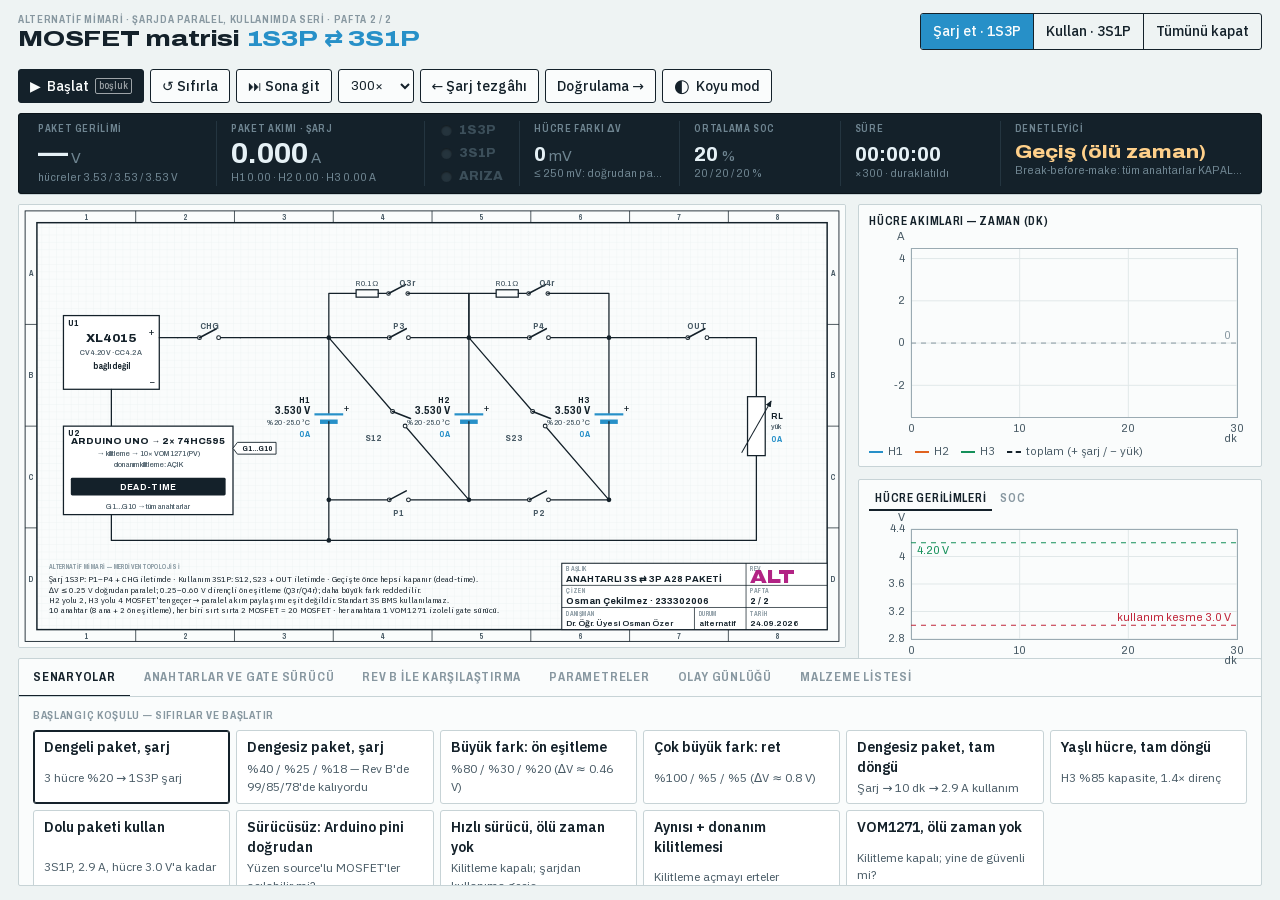
==== commit a55ad632: "Add persistent, low-glare dark mode across simulator pages" ====
--- a/alternatif.html
+++ b/alternatif.html
@@ -4,7 +4,8 @@
 <meta charset="utf-8">
 <meta name="viewport" content="width=device-width,initial-scale=1">
 <title>Alternatif Mimari — MOSFET Matrisi</title>
-<link rel="stylesheet" href="assets/bench.css">
+<script src="assets/theme.js?v=20261004-dark-mode"></script>
+<link rel="stylesheet" href="assets/bench.css?v=20261004-soft-dark">
 </head>
 <body>
 <div class="app" id="app">
@@ -31,6 +32,7 @@
       </select>
       <a class="btn" href="index.html">← Şarj tezgâhı</a>
       <a class="btn" href="dogrulama.html">Doğrulama →</a>
+      <button class="btn theme-toggle" type="button" data-theme-toggle aria-pressed="false"><span aria-hidden="true">◐</span> Koyu mod</button>
     </div>
   </header>
 
@@ -112,15 +114,15 @@
   </section>
 </div>
 
-<script src="assets/a28-model.js"></script>
-<script src="assets/ina219-model.js"></script>
-<script src="assets/charger-a.js"></script>
-<script src="assets/scenarios-a.js"></script>
-<script src="assets/reconfig-model.js"></script>
-<script src="assets/charts.js"></script>
-<script src="assets/schematic.js"></script>
-<script src="assets/schematic-c.js"></script>
-<script src="assets/bom.js"></script>
-<script src="assets/alt.js"></script>
+<script src="assets/a28-model.js?v=20260926-six-modes"></script>
+<script src="assets/ina219-model.js?v=20260926-six-modes"></script>
+<script src="assets/charger-a.js?v=20260926-six-modes"></script>
+<script src="assets/scenarios-a.js?v=20260926-six-modes"></script>
+<script src="assets/reconfig-model.js?v=20260926-six-modes"></script>
+<script src="assets/charts.js?v=20261004-dark-mode"></script>
+<script src="assets/schematic.js?v=20260926-six-modes"></script>
+<script src="assets/schematic-c.js?v=20260926-six-modes"></script>
+<script src="assets/bom.js?v=20260926-six-modes"></script>
+<script src="assets/alt.js?v=20261004-dark-mode"></script>
 </body>
 </html>
--- a/assets/bench.css
+++ b/assets/bench.css
@@ -5,6 +5,17 @@
    CV yeşil, CC turuncu: laboratuvar güç kaynağı LED geleneği.
    Revizyon: çizim düzeltmelerinde kullanılan kırmızı-mor işaretleme kalemi.   */
 :root {
+  color-scheme: light;
+  --surface: #fff;
+  --primary-hover: #22323d;
+  --redline-soft: #fbf1f8;
+  --fault-soft: #fcf0f1;
+  --load-soft: #fde6d8;
+  --inactive: #eef1f1;
+  --table-rule: #e6ecec;
+  --warn: #b7791f;
+  --log-warn: #a3670f;
+  --on-accent: #fff;
   --paper: #eef3f3;
   --sheet: #fafcfc;
   --grid: #e3eaea;
@@ -40,7 +51,41 @@
 }
 
 * { box-sizing: border-box; }
-html { color-scheme: light; }
+html[data-theme="dark"] {
+  color-scheme: dark;
+  --paper: #111619;
+  --sheet: #161e23;
+  --surface: #1b252b;
+  --grid: #1c292f;
+  --ink: #b5c2cb;
+  --ink-2: #96a6b1;
+  --ink-3: #8295a2;
+  --rule: #30414b;
+  --a28: #79a5bd;
+  --a28-soft: #253640;
+  --cv: #80ac95;
+  --cc: #c6a17d;
+  --fault: #cf9198;
+  --redline: #b996b2;
+  --panel: #0f1519;
+  --panel-ink: #bccbd4;
+  --panel-dim: #8497a3;
+  --c1: var(--a28);
+  --c2: var(--cc);
+  --c3: var(--cv);
+  --chart-grid: #26343c;
+  --chart-axis: #536c7b;
+  --tooltip-bg: rgba(22, 30, 35, .97);
+  --primary-hover: #344a57;
+  --redline-soft: #2c252e;
+  --fault-soft: #302529;
+  --load-soft: #322d27;
+  --inactive: #1e282e;
+  --table-rule: #293840;
+  --warn: #bda77e;
+  --log-warn: #bda77e;
+  --on-accent: #111619;
+}
 body {
   margin: 0;
   background: var(--paper);
@@ -73,33 +118,24 @@
   gap: 10px;
 }
 /* Şarj paneli eklenince grafiklerin minimum yüksekliğini koru; sayfa kayabilir. */
-.chargeApp { grid-template-rows: auto auto auto minmax(0, 1fr) auto; }
+.chargeApp { grid-template-rows: auto auto minmax(0, 1fr) auto; }
 @media (min-height: 860px) and (min-width: 1180px) { .app:not(.chargeApp) { height: 100vh; } }
 
-/* Şarj paneli: tezgâhın akım/süre seçimi, simülasyon oynatma hızından ayrı. */
-.charge-controls { display: grid; grid-template-columns: minmax(360px, 1.35fr) minmax(210px, .7fr) minmax(280px, 1fr); gap: 22px; padding: 16px 18px; background: var(--sheet); border: 1px solid var(--rule); }
+/* Altı mod, doğrudan devre paftasının üst kenarında. */
+.schematic-panel { display: flex; flex-direction: column; min-width: 0; border: 1px solid var(--rule); background: var(--sheet); }
+.schematic-panel .sheet { flex: 1; border: 0; border-top: 1px solid var(--rule); border-radius: 0; }
+.charge-controls { padding: 12px 14px 9px; }
+.charge-heading { display: flex; justify-content: space-between; align-items: baseline; gap: 12px; }
 .charge-controls .eyebrow { font-size: 11px; }
-.adapter-label { color: var(--ink-2); font-weight: 400; letter-spacing: 0; margin-left: 12px; text-transform: none; }
-.charge-modes { display: grid; grid-template-columns: repeat(3, 1fr); gap: 6px; margin: 9px 0; }
-.charge-modes button { display: flex; flex-direction: column; align-items: flex-start; gap: 3px; padding: 8px 10px; background: var(--paper); border: 1px solid var(--rule); border-top: 3px solid var(--rule); }
+.adapter-label { color: var(--ink-2); font-size: 11px; }
+.charge-modes { display: grid; grid-template-columns: repeat(6, minmax(0, 1fr)); gap: 6px; margin: 9px 0 7px; }
+.charge-modes button { display: flex; flex-direction: column; align-items: center; gap: 3px; padding: 9px 5px; background: var(--paper); border: 1px solid var(--rule); border-top: 3px solid var(--rule); }
 .charge-modes button[aria-pressed="true"] { border-color: var(--a28); background: var(--a28-soft); }
 .charge-modes strong { font-family: var(--font-display); font-size: 14px; }
-.charge-modes span, .charge-modes small { font-size: 11px; white-space: nowrap; }
-.charge-modes small { color: var(--ink-2); }
-.charge-slider { display: flex; align-items: center; gap: 10px; font-size: 12px; }
-.charge-slider input { flex: 1; min-width: 50px; accent-color: var(--a28); }
-.charge-slider output { min-width: 108px; text-align: right; font-variant-numeric: tabular-nums; }
-.charge-estimate { display: flex; flex-direction: column; justify-content: center; gap: 6px; border-left: 1px solid var(--rule); padding-left: 22px; }
-.charge-estimate > strong { font: 650 26px/1.15 var(--font-display); }
-#chargeLimits { font-size: 12px; color: var(--ink-2); }
-.charge-estimate .hint { margin: 0; }
-.charge-deadline label { font-size: 13px; font-weight: 600; }
-.deadline-input { display: flex; gap: 8px; align-items: center; margin-top: 9px; }
-.deadline-input input { width: 72px; padding: 6px 8px; border: 1px solid var(--rule); background: var(--sheet); }
-.charge-deadline .hint, #chargePlanStatus { margin: 7px 0 0; font-size: 11px; }
-#chargePlanStatus { color: var(--ink); }
-@media (max-width: 1150px) { .charge-controls { grid-template-columns: minmax(330px, 1fr) minmax(210px, .7fr); } .charge-deadline { grid-column: 1 / -1; } }
-@media (max-width: 650px) { .charge-controls { grid-template-columns: minmax(0, 1fr); gap: 14px; padding: 12px; } .charge-estimate { border-left: 0; border-top: 1px solid var(--rule); padding: 12px 0 0; } .adapter-label { display: block; margin: 3px 0 0; } .charge-modes button { padding: 7px 5px; } .charge-slider { flex-wrap: wrap; } }
+.charge-modes span { font-size: 12px; white-space: nowrap; }
+.charge-modes small { font-size: 10px; color: var(--ink-2); }
+#chargeLimits { margin: 0; min-height: 18px; font-size: 11px; color: var(--ink-2); }
+@media (max-width: 650px) { .charge-modes { grid-template-columns: repeat(3, minmax(0, 1fr)); } .charge-controls { padding: 10px; } }
 
 /* Başlık */
 .top {
@@ -133,15 +169,15 @@
 .revswitch button[aria-pressed="true"] small { color: #b8c7cf; }
 .revswitch button[data-rev="B"][aria-pressed="true"] { background: var(--redline); }
 
-.transport { display: flex; gap: 6px; align-items: center; }
+.transport { display: flex; flex-wrap: wrap; gap: 6px; align-items: center; }
 .btn {
   display: inline-flex; align-items: center; gap: 6px;
   border: 1.5px solid var(--ink); background: var(--sheet); border-radius: 3px;
   padding: 6px 11px; font-weight: 500; min-height: 34px; text-decoration: none; color: var(--ink);
 }
-.btn:hover { background: #fff; }
+.btn:hover { background: var(--surface); }
 .btn.primary { background: var(--ink); color: var(--sheet); }
-.btn.primary:hover { background: #22323d; }
+.btn.primary:hover { background: var(--primary-hover); }
 .btn:disabled { opacity: .4; cursor: default; }
 .btn .k { font-family: var(--font-data); font-stretch: 87%; font-size: 10px; opacity: .6; border: 1px solid currentColor; border-radius: 2px; padding: 0 3px; }
 select.speed {
@@ -157,7 +193,7 @@
   color: var(--panel-ink);
   border-radius: 4px;
   padding: 8px 6px;
-  box-shadow: inset 0 0 0 1px #0b141a, 0 1px 0 #fff;
+  box-shadow: inset 0 0 0 1px #0b141a, 0 1px 0 var(--rule);
 }
 .rd { padding: 0 14px; border-left: 1px solid #243540; min-width: 0; }
 .rd:first-child { border-left: 0; }
@@ -227,7 +263,7 @@
   border-bottom: 2.5px solid transparent; margin-bottom: -1px; white-space: nowrap;
 }
 .tab[aria-selected="true"] { color: var(--ink); border-bottom-color: var(--ink); }
-.tab .cnt { font-family: var(--font-data); font-size: 10px; margin-left: 5px; padding: 0 4px; border-radius: 2px; background: var(--fault); color: #fff; }
+.tab .cnt { font-family: var(--font-data); font-size: 10px; margin-left: 5px; padding: 0 4px; border-radius: 2px; background: var(--fault); color: var(--on-accent); }
 .panel { padding: 10px 14px; height: 188px; overflow: auto; }
 @media (max-height: 859px), (max-width: 1179px) { .panel { height: auto; max-height: none; } }
 
@@ -235,7 +271,7 @@
 .scen { display: grid; grid-template-columns: repeat(auto-fill, minmax(190px, 1fr)); gap: 6px; }
 .scen h4 { grid-column: 1 / -1; margin: 4px 0 0; }
 .sc {
-  text-align: left; border: 1px solid var(--rule); background: #fff; border-radius: 3px; padding: 6px 10px;
+  text-align: left; border: 1px solid var(--rule); background: var(--surface); border-radius: 3px; padding: 6px 10px;
   display: grid; gap: 2px;
 }
 .sc:hover { border-color: var(--ink); }
@@ -250,14 +286,14 @@
 .insp h3 { margin: 0 0 2px; font-family: var(--font-display); font-stretch: 112%; font-weight: 800; font-size: 17px; }
 .insp .ref { font-family: var(--font-data); font-size: 12px; color: var(--ink-3); }
 .insp p { margin: 6px 0; max-width: 70ch; }
-.insp .why { border-left: 3px solid var(--redline); padding: 4px 10px; background: #fbf1f8; }
-.insp .why.a { border-left-color: var(--fault); background: #fcf0f1; }
+.insp .why { border-left: 3px solid var(--redline); padding: 4px 10px; background: var(--redline-soft); }
+.insp .why.a { border-left-color: var(--fault); background: var(--fault-soft); }
 .kv { display: grid; grid-template-columns: auto 1fr; gap: 3px 14px; font-size: 13px; align-content: start; }
 .kv dt { color: var(--ink-2); }
 .kv dd { margin: 0; font-family: var(--font-data); font-variant-numeric: tabular-nums; }
 .field { display: flex; justify-content: space-between; align-items: center; gap: 10px; padding: 3px 0; font-size: 13px; }
 .field input[type="number"], .field select {
-  width: 92px; border: 1px solid var(--rule); border-radius: 2px; padding: 3px 6px; background: #fff;
+  width: 92px; border: 1px solid var(--rule); border-radius: 2px; padding: 3px 6px; background: var(--surface);
   font-family: var(--font-data); font-size: 12.5px;
 }
 .field select { width: 200px; font-family: var(--font-body); }
@@ -274,16 +310,16 @@
 .lcd.dark { background: #3b4a2a; box-shadow: inset 0 0 0 5px #1a2400; }
 .fsm { display: flex; flex-wrap: wrap; gap: 4px; }
 .fsm span { font-family: var(--font-mono); font-size: 11px; padding: 3px 6px; border: 1px solid var(--rule); border-radius: 2px; color: var(--ink-3); }
-.fsm span.on { background: var(--ink); color: #fff; border-color: var(--ink); }
+.fsm span.on { background: var(--ink); color: var(--sheet); border-color: var(--ink); }
 .fsm span.on.bad { background: var(--fault); border-color: var(--fault); }
 .why-now { font-family: var(--font-data); font-stretch: 87%; font-variant-numeric: tabular-nums; font-size: 12px; white-space: pre-wrap; margin: 8px 0 0; color: var(--ink-2); }
 
 table { border-collapse: collapse; width: 100%; font-size: 13px; }
 th { text-align: left; font-weight: 500; color: var(--ink-3); font-size: 11.5px; border-bottom: 1px solid var(--rule); padding: 4px 8px 4px 0; }
-td { border-bottom: 1px solid #e6ecec; padding: 5px 8px 5px 0; vertical-align: top; }
+td { border-bottom: 1px solid var(--table-rule); padding: 5px 8px 5px 0; vertical-align: top; }
 td.n { font-family: var(--font-data); font-variant-numeric: tabular-nums; white-space: nowrap; }
 td.lv { width: 22px; font-weight: 800; font-family: var(--font-data); }
-td.lv.ok { color: var(--cv); } td.lv.warn { color: #b7791f; } td.lv.bad { color: var(--fault); }
+td.lv.ok { color: var(--cv); } td.lv.warn { color: var(--warn); } td.lv.bad { color: var(--fault); }
 td.note { color: var(--ink-2); font-size: 12.5px; }
 
 /* Parametreler */
@@ -298,7 +334,7 @@
 .log time { font-family: var(--font-data); font-stretch: 87%; font-variant-numeric: tabular-nums; }
 .log div { padding: 3px 0; border-bottom: 1px dotted var(--rule); display: grid; grid-template-columns: 72px 1fr; gap: 10px; }
 .log time { color: var(--ink-3); }
-.log .ok { color: var(--cv); } .log .warn { color: #a3670f; } .log .bad { color: var(--fault); }
+.log .ok { color: var(--cv); } .log .warn { color: var(--log-warn); } .log .bad { color: var(--fault); }
 .empty { color: var(--ink-3); font-size: 13px; }
 
 /* ---- Şema stilleri --------------------------------------------------------- */
@@ -326,7 +362,7 @@
 .sheet-svg .xmark { stroke: var(--fault); stroke-width: 2.4; stroke-linecap: round; }
 .sheet-svg .removed .sym, .sheet-svg .removed .w { stroke-dasharray: 4 3; stroke: var(--fault); }
 .sheet-svg .removed .val { fill: var(--fault); font-weight: 700; }
-.sheet-svg .blk { fill: #fff; stroke: var(--ink); stroke-width: 1.7; }
+.sheet-svg .blk { fill: var(--surface); stroke: var(--ink); stroke-width: 1.7; }
 .sheet-svg .blkname { font-family: var(--font-display); font-stretch: 112%; font-weight: 800; font-size: 15px; fill: var(--ink); }
 .sheet-svg .blkname.sm { font-size: 11.5px; }
 .sheet-svg .ref { font-family: var(--font-display); font-stretch: 87%; font-weight: 700; font-size: 12px; fill: var(--ink); }
@@ -336,7 +372,7 @@
 .sheet-svg .pinl { font-family: var(--font-display); font-stretch: 87%; font-weight: 600; font-size: 10.5px; fill: var(--ink-2); }
 .sheet-svg .pm { font-family: var(--font-data); font-size: 13px; fill: var(--ink); }
 .sheet-svg .stub { stroke: var(--ink); stroke-width: 1.4; }
-.sheet-svg .net { fill: #fff; stroke: var(--ink); stroke-width: 1.2; }
+.sheet-svg .net { fill: var(--surface); stroke: var(--ink); stroke-width: 1.2; }
 .sheet-svg .netname { font-family: var(--font-data); font-size: 10.5px; font-weight: 700; fill: var(--ink); }
 .sheet-svg .netname.plain { font-weight: 400; fill: var(--ink-2); }
 .sheet-svg .probe { font-family: var(--font-data); font-size: 11px; fill: var(--a28); font-weight: 700; paint-order: stroke; stroke: var(--sheet); stroke-width: 3px; }
@@ -351,9 +387,9 @@
 .sheet-svg .socbar { fill: none; stroke: var(--ink-3); stroke-width: 1; }
 .sheet-svg .socfill { fill: var(--a28); }
 .sheet-svg .baltag rect { fill: var(--cv); }
-.sheet-svg .baltxt { font-family: var(--font-data); font-size: 9.5px; font-weight: 700; fill: #fff; }
+.sheet-svg .baltxt { font-family: var(--font-data); font-size: 9.5px; font-weight: 700; fill: var(--on-accent); }
 .sheet-svg .fsmchip { fill: var(--ink); }
-.sheet-svg .fsm { font-family: var(--font-data); letter-spacing: .04em; font-size: 11.5px; font-weight: 700; fill: #fff; }
+.sheet-svg .fsm { font-family: var(--font-data); letter-spacing: .04em; font-size: 11.5px; font-weight: 700; fill: var(--on-accent); }
 .sheet-svg .hit { fill: transparent; }
 
 .sheet-svg .flowline { fill: none; stroke: var(--a28); stroke-width: 5; stroke-opacity: .28; stroke-dasharray: 2 12; stroke-linecap: round; }
@@ -361,9 +397,9 @@
 .sheet-svg .flow.on { opacity: 1; }
 .sheet-svg .flow.on .flowline { animation: flow .9s linear infinite; }
 .sheet-svg .flow.dsg .flowline { stroke: var(--cc); }
-.sheet-svg .sym.load { fill: #fff; }
-.sheet-svg .part[data-part="load"].active .sym.load { fill: #fde6d8; stroke: var(--cc); }
-.sheet-svg .part.mcuoff .blk { fill: #eef1f1; stroke-dasharray: 5 3; }
+.sheet-svg .sym.load { fill: var(--surface); }
+.sheet-svg .part[data-part="load"].active .sym.load { fill: var(--load-soft); stroke: var(--cc); }
+.sheet-svg .part.mcuoff .blk { fill: var(--inactive); stroke-dasharray: 5 3; }
 .sheet-svg .part.mcuoff .val, .sheet-svg .part.mcuoff .blkname { opacity: .45; }
 @keyframes flow { to { stroke-dashoffset: -14; } }
 
@@ -374,14 +410,14 @@
 .sheet-svg .part.sel .hit { fill: rgba(39, 144, 200, .1); stroke: var(--a28); stroke-dasharray: 4 3; }
 
 .sheet-svg .cloud { fill: none; stroke: var(--redline); stroke-width: 1.8; stroke-linejoin: round; }
-.sheet-svg .delta path { fill: #fff; stroke: var(--redline); stroke-width: 1.6; }
+.sheet-svg .delta path { fill: var(--surface); stroke: var(--redline); stroke-width: 1.6; }
 .sheet-svg .deltanum { font-family: var(--font-data); font-weight: 700; font-size: 10px; fill: var(--redline); }
 .sheet-svg .deltanum.sm { font-size: 8px; }
 .sheet-svg .deltamini { fill: none; stroke: var(--redline); stroke-width: 1.2; }
 .sheet-svg .rev, .sheet-svg .revrow { cursor: pointer; }
 .sheet-svg .rev.hot .cloud { stroke-width: 3; }
 .sheet-svg .revrow.hot .revtxt { fill: var(--redline); }
-.sheet-svg .titleblock rect, .sheet-svg .titleblock line { fill: #fff; stroke: var(--ink); stroke-width: 1.4; }
+.sheet-svg .titleblock rect, .sheet-svg .titleblock line { fill: var(--surface); stroke: var(--ink); stroke-width: 1.4; }
 .sheet-svg .titleblock line { stroke-width: 1; }
 .sheet-svg .tbk { font-family: var(--font-display); font-stretch: 75%; font-weight: 650; font-size: 9px; letter-spacing: .06em; fill: var(--ink-3); }
 .sheet-svg .tbv { font-family: var(--font-display); font-stretch: 100%; font-weight: 700; font-size: 12.5px; fill: var(--ink); }
@@ -448,7 +484,7 @@
 .req button[data-req="USE"][aria-pressed="true"] { background: var(--cc); }
 table.gates td, table.gates th { text-align: center; padding: 4px 6px; }
 table.gates td:first-child, table.gates th:first-child { text-align: left; }
-table.gates td.on { color: #fff; background: var(--ink); font-weight: 700; }
+table.gates td.on { color: var(--sheet); background: var(--ink); font-weight: 700; }
 table.gates tr.cur td:first-child { font-weight: 700; }
 table.gates tr.cur td { box-shadow: inset 0 2px 0 var(--a28), inset 0 -2px 0 var(--a28); }
 .cmp td.win { font-weight: 700; color: var(--cv); }
@@ -460,18 +496,18 @@
 ul.revA { margin: 6px 0 0; padding-left: 18px; color: var(--ink-2); font-size: 13px; }
 ul.revA li { margin: 5px 0; }
 .revitem { border-top: 1px solid var(--rule); padding: 8px 0 10px; }
-.revitem.focus { background: #fbf1f8; box-shadow: inset 3px 0 0 var(--redline); padding-left: 10px; }
+.revitem.focus { background: var(--redline-soft); box-shadow: inset 3px 0 0 var(--redline); padding-left: 10px; }
 .revhead { display: flex; align-items: center; gap: 10px; flex-wrap: wrap; }
 .revhead b { font-weight: 600; flex: 1; min-width: 200px; }
 .dmark { flex: none; }
-.dmark path { fill: #fff; stroke: var(--redline); stroke-width: 1.6; stroke-linejoin: round; }
+.dmark path { fill: var(--surface); stroke: var(--redline); stroke-width: 1.6; stroke-linejoin: round; }
 .dmark text { font: 700 10px var(--font-data); fill: var(--redline); }
 .rz { font-family: var(--font-data); font-stretch: 87%; font-size: 12px; color: var(--ink-3); }
 .btn.sm { min-height: 26px; padding: 2px 8px; font-size: 12px; border-width: 1px; }
 .rtext { margin: 4px 0 2px; font-size: 13px; }
 .rwhy { margin: 2px 0; font-size: 13px; color: var(--ink-2); }
 .rwhy .h4 { margin-right: 6px; }
-.revnote { margin-top: 8px; border: 1px solid var(--rule); border-left: 3px solid var(--redline); background: #fff; padding: 8px 12px; }
+.revnote { margin-top: 8px; border: 1px solid var(--rule); border-left: 3px solid var(--redline); background: var(--surface); padding: 8px 12px; }
 .revnote-h { display: flex; flex-direction: column; gap: 1px; }
 .revnote-h .eyebrow { font-size: 10.5px; color: var(--redline); }
 .revnote p { margin: 6px 0; font-size: 13px; }
@@ -543,3 +579,36 @@
 table.bom { table-layout: fixed; }
 table.bom thead th:nth-child(1) { width: 15%; } table.bom thead th:nth-child(2) { width: 15%; }
 table.bom thead th:nth-child(3) { width: 33%; } table.bom thead th:nth-child(4) { width: 6%; }
+
+/* Tema düğmesi: sabit etiket, erişilebilir aç/kapat durumu. */
+.theme-toggle { white-space: nowrap; }
+.theme-toggle [aria-hidden] { font-size: 18px; line-height: 1; }
+.theme-toggle[aria-pressed="true"] { border-color: var(--a28); background: var(--a28-soft); color: var(--a28); }
+
+/* Gece görünümü: parlak ters renkli düğmeler ve LED parlaması yerine mat yüzeyler. */
+html[data-theme="dark"] .btn,
+html[data-theme="dark"] .req,
+html[data-theme="dark"] .req button + button,
+html[data-theme="dark"] select.speed { border-color: var(--rule); }
+html[data-theme="dark"] .btn.primary,
+html[data-theme="dark"] .req button[aria-pressed="true"],
+html[data-theme="dark"] .fsm span.on,
+html[data-theme="dark"] table.gates td.on { background: var(--a28-soft); color: var(--ink); }
+html[data-theme="dark"] .btn.primary:hover { background: var(--primary-hover); }
+html[data-theme="dark"] .req button[data-req="USE"][aria-pressed="true"] { background: var(--load-soft); }
+html[data-theme="dark"] .fsm span.on.bad { background: var(--fault-soft); color: var(--fault); }
+html[data-theme="dark"] .sheet-svg { --ink: #91a3af; --ink-2: #8598a4; }
+html[data-theme="dark"] .sheet-svg .fsmchip { fill: var(--a28-soft); }
+html[data-theme="dark"] .sheet-svg .fsm { fill: var(--ink); }
+html[data-theme="dark"] .led.on { color: var(--ink-2); }
+html[data-theme="dark"] .led.on i { box-shadow: none; background: var(--a28); }
+html[data-theme="dark"] .led.on.cv i { background: var(--cv); }
+html[data-theme="dark"] .led.on.cc i,
+html[data-theme="dark"] .led.on.dsg i,
+html[data-theme="dark"] .led.on.ser i { background: var(--cc); }
+html[data-theme="dark"] .led.on.flt i { background: var(--fault); }
+html[data-theme="dark"] .rd.state.done .num { color: var(--cv); }
+html[data-theme="dark"] .rd.state.fault .num { color: var(--fault); }
+html[data-theme="dark"] .rd.state.warn .num { color: var(--warn); }
+html[data-theme="dark"] .lcd { background: #4a593b; color: #c1cbae; box-shadow: inset 0 0 0 5px #293323; }
+html[data-theme="dark"] .lcd.dark { background: #283024; color: #7e8c70; }
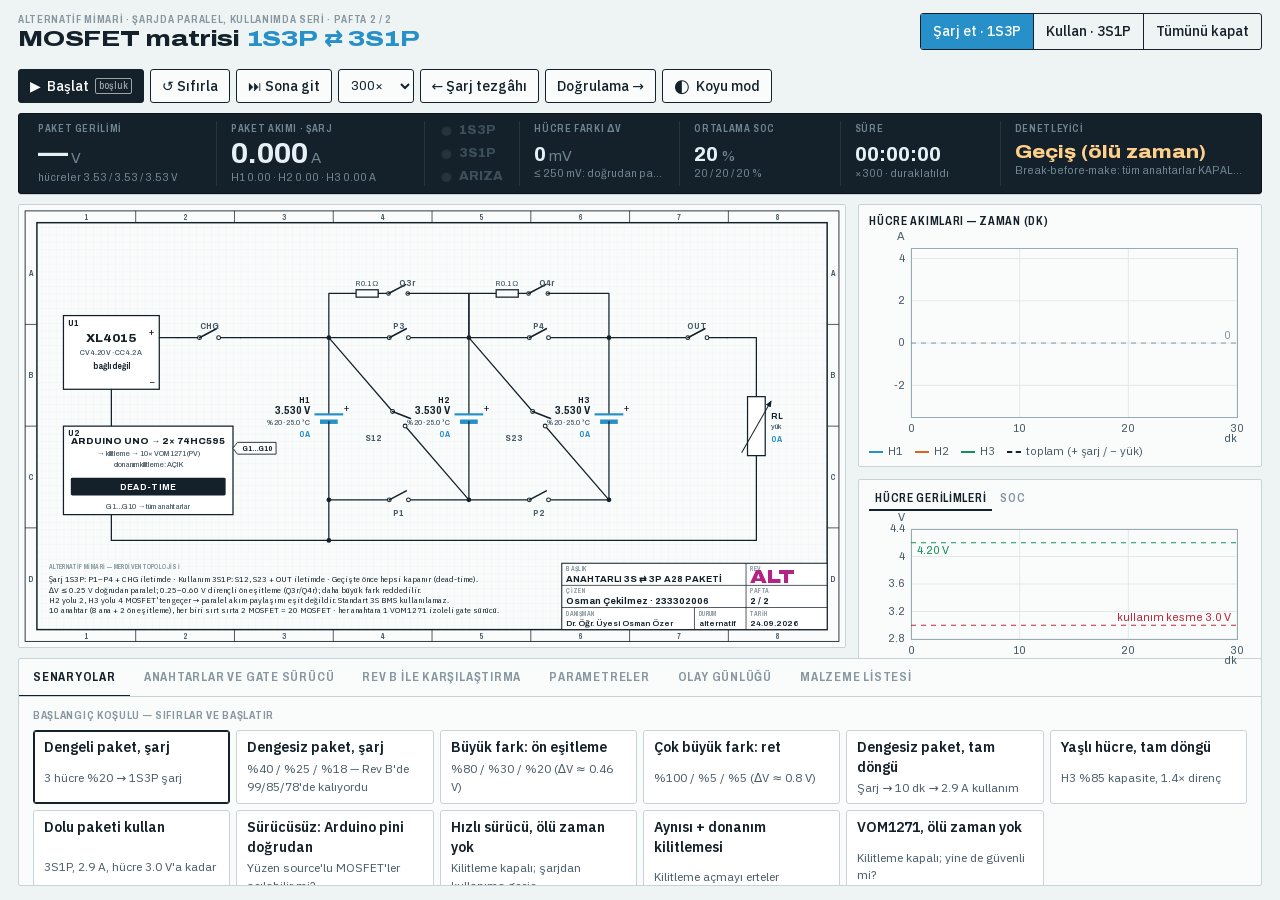
==== commit 450b4184: "Apply exact requested foreground and selection colors" ====
--- a/alternatif.html
+++ b/alternatif.html
@@ -5,7 +5,7 @@
 <meta name="viewport" content="width=device-width,initial-scale=1">
 <title>Alternatif Mimari — MOSFET Matrisi</title>
 <script src="assets/theme.js?v=20261004-dark-mode"></script>
-<link rel="stylesheet" href="assets/bench.css?v=20261004-soft-dark">
+<link rel="stylesheet" href="assets/bench.css?v=20261004-user-palette">
 </head>
 <body>
 <div class="app" id="app">
--- a/assets/bench.css
+++ b/assets/bench.css
@@ -25,6 +25,7 @@
   --rule: #c7d3d6;
   --a28: #2790c8;
   --a28-soft: #d6ebf6;
+  --selection-background: #d6ebf6;
   --cv: #15905a;
   --cc: #e0621f;
   --fault: #c0263a;
@@ -53,38 +54,39 @@
 * { box-sizing: border-box; }
 html[data-theme="dark"] {
   color-scheme: dark;
-  --paper: #111619;
-  --sheet: #161e23;
-  --surface: #1b252b;
-  --grid: #1c292f;
-  --ink: #b5c2cb;
+  --paper: #050719;
+  --sheet: #0b1022;
+  --surface: #11172a;
+  --grid: #141b2e;
+  --ink: #e0e0e0;
   --ink-2: #96a6b1;
   --ink-3: #8295a2;
-  --rule: #30414b;
+  --rule: #293349;
   --a28: #79a5bd;
-  --a28-soft: #253640;
+  --a28-soft: #273d4c;
+  --selection-background: #273d4c;
   --cv: #80ac95;
   --cc: #c6a17d;
   --fault: #cf9198;
   --redline: #b996b2;
-  --panel: #0f1519;
-  --panel-ink: #bccbd4;
+  --panel: #080c1c;
+  --panel-ink: #e0e0e0;
   --panel-dim: #8497a3;
   --c1: var(--a28);
   --c2: var(--cc);
   --c3: var(--cv);
-  --chart-grid: #26343c;
-  --chart-axis: #536c7b;
-  --tooltip-bg: rgba(22, 30, 35, .97);
-  --primary-hover: #344a57;
+  --chart-grid: #1c263b;
+  --chart-axis: #4b5c78;
+  --tooltip-bg: rgba(11, 16, 34, .97);
+  --primary-hover: #283a52;
   --redline-soft: #2c252e;
   --fault-soft: #302529;
   --load-soft: #322d27;
-  --inactive: #1e282e;
-  --table-rule: #293840;
+  --inactive: #151d30;
+  --table-rule: #212c41;
   --warn: #bda77e;
   --log-warn: #bda77e;
-  --on-accent: #111619;
+  --on-accent: #050719;
 }
 body {
   margin: 0;
@@ -95,6 +97,7 @@
 }
 button, input, select { font: inherit; color: inherit; }
 button { cursor: pointer; }
+::selection { background: var(--selection-background); color: var(--ink); }
 a { color: var(--a28); }
 :focus-visible { outline: 2px solid var(--a28); outline-offset: 2px; }
 [hidden] { display: none !important; }
